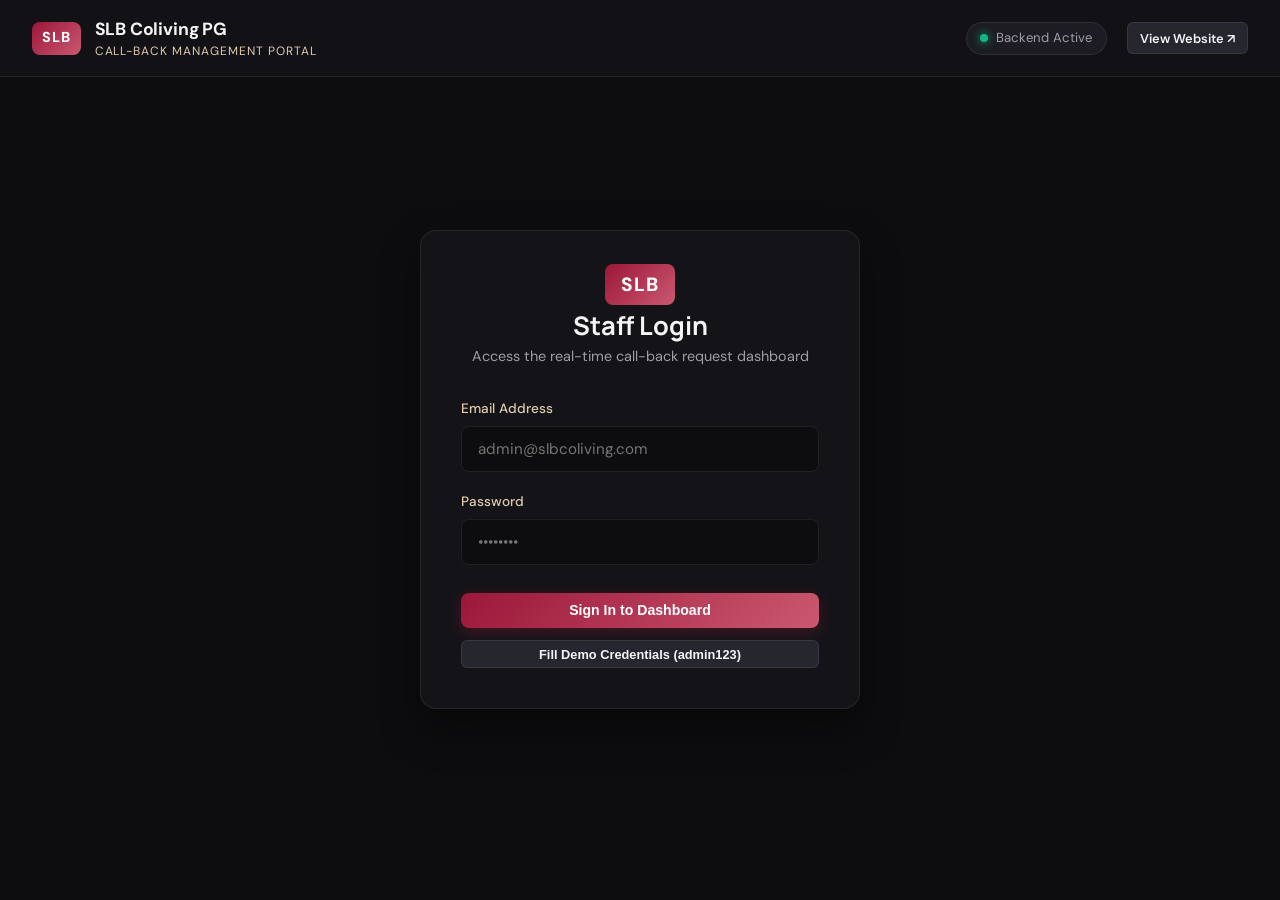
==== admin.html @ 1d913d71 "Add FastAPI backend, Prisma ORM with Supabase, JWT auth, call-back form, admin portal, and restore P" ====
<!doctype html>
<html lang="en">
  <head>
    <meta charset="utf-8" />
    <meta name="viewport" content="width=device-width, initial-scale=1" />
    <title>SLB Coliving PG — Admin Call-back Management</title>
    <link rel="preconnect" href="https://fonts.googleapis.com" />
    <link rel="preconnect" href="https://fonts.gstatic.com" crossorigin />
    <link
      href="https://fonts.googleapis.com/css2?family=DM+Sans:wght@400;500;600;700&family=Manrope:wght@400;500;600;700;800&display=swap"
      rel="stylesheet"
    />
    <style>
      :root {
        --bg-main: #0d0d0f;
        --bg-surface: #141418;
        --bg-card: #1c1c22;
        --bg-hover: #26262f;
        --primary: #9b1739;
        --primary-glow: #cb5870;
        --primary-dark: #640d23;
        --gold: #dfcbae;
        --gold-light: #fff5e8;
        --text-white: #f5f4f6;
        --text-muted: #9f9ea8;
        --border-subtle: rgba(255, 255, 255, 0.08);
        --border-active: rgba(203, 88, 112, 0.4);
        --status-pending: #f59e0b;
        --status-pending-bg: rgba(245, 158, 11, 0.12);
        --status-called: #3b82f6;
        --status-called-bg: rgba(59, 130, 246, 0.12);
        --status-visit: #8b5cf6;
        --status-visit-bg: rgba(139, 92, 246, 0.12);
        --status-booked: #10b981;
        --status-booked-bg: rgba(16, 185, 129, 0.12);
        --status-cancelled: #ef4444;
        --status-cancelled-bg: rgba(239, 68, 68, 0.12);
        --radius: 12px;
        --transition: all 0.2s cubic-bezier(0.16, 1, 0.3, 1);
      }

      * {
        box-sizing: border-box;
        margin: 0;
        padding: 0;
      }

      body {
        font-family: "DM Sans", -apple-system, BlinkMacSystemFont, sans-serif;
        background-color: var(--bg-main);
        color: var(--text-white);
        min-height: 100vh;
        display: flex;
        flex-direction: column;
        line-height: 1.5;
        overflow-x: hidden;
      }

      h1, h2, h3, h4, .brand-name {
        font-family: "Manrope", sans-serif;
      }

      /* Navbar */
      .navbar {
        background: rgba(20, 20, 24, 0.85);
        backdrop-filter: blur(16px);
        border-bottom: 1px solid var(--border-subtle);
        padding: 1rem 2rem;
        display: flex;
        align-items: center;
        justify-content: space-between;
        position: sticky;
        top: 0;
        z-index: 100;
      }

      .nav-brand {
        display: flex;
        align-items: center;
        gap: 0.85rem;
        text-decoration: none;
        color: inherit;
      }

      .brand-badge {
        background: linear-gradient(135deg, var(--primary), var(--primary-glow));
        color: #fff;
        font-weight: 800;
        font-size: 0.9rem;
        padding: 0.35rem 0.65rem;
        border-radius: 8px;
        letter-spacing: 0.05em;
      }

      .brand-title {
        font-size: 1.1rem;
        font-weight: 700;
        letter-spacing: -0.01em;
      }

      .brand-sub {
        font-size: 0.75rem;
        color: var(--gold);
        text-transform: uppercase;
        letter-spacing: 0.08em;
      }

      .nav-meta {
        display: flex;
        align-items: center;
        gap: 1.25rem;
      }

      .live-indicator {
        display: flex;
        align-items: center;
        gap: 0.5rem;
        font-size: 0.82rem;
        color: var(--text-muted);
        background: var(--bg-card);
        padding: 0.35rem 0.85rem;
        border-radius: 20px;
        border: 1px solid var(--border-subtle);
      }

      .live-dot {
        width: 8px;
        height: 8px;
        background: #10b981;
        border-radius: 50%;
        box-shadow: 0 0 10px #10b981;
        animation: pulse 2s infinite;
      }

      @keyframes pulse {
        0%, 100% { opacity: 1; transform: scale(1); }
        50% { opacity: 0.5; transform: scale(0.85); }
      }

      .btn {
        display: inline-flex;
        align-items: center;
        justify-content: center;
        gap: 0.5rem;
        padding: 0.6rem 1.25rem;
        border-radius: 8px;
        font-size: 0.88rem;
        font-weight: 600;
        text-decoration: none;
        cursor: pointer;
        transition: var(--transition);
        border: none;
      }

      .btn-primary {
        background: linear-gradient(135deg, var(--primary), var(--primary-glow));
        color: #fff;
        box-shadow: 0 4px 15px rgba(155, 23, 57, 0.35);
      }

      .btn-primary:hover {
        transform: translateY(-1px);
        box-shadow: 0 6px 20px rgba(155, 23, 57, 0.5);
      }

      .btn-secondary {
        background: var(--bg-hover);
        color: var(--text-white);
        border: 1px solid var(--border-subtle);
      }

      .btn-secondary:hover {
        background: #33333f;
      }

      .btn-sm {
        padding: 0.35rem 0.75rem;
        font-size: 0.8rem;
        border-radius: 6px;
      }

      /* Container */
      .container {
        max-width: 1300px;
        margin: 0 auto;
        padding: 2rem;
        width: 100%;
        flex: 1;
      }

      /* Login Screen */
      .login-wrapper {
        min-height: 80vh;
        display: flex;
        align-items: center;
        justify-content: center;
      }

      .login-card {
        background: var(--bg-surface);
        border: 1px solid var(--border-subtle);
        border-radius: 16px;
        padding: 2.5rem;
        width: 100%;
        max-width: 440px;
        box-shadow: 0 20px 40px rgba(0, 0, 0, 0.4);
      }

      .login-header {
        text-align: center;
        margin-bottom: 2rem;
      }

      .login-header h2 {
        font-size: 1.6rem;
        margin-top: 0.5rem;
      }

      .login-header p {
        color: var(--text-muted);
        font-size: 0.9rem;
      }

      .form-group {
        margin-bottom: 1.25rem;
      }

      .form-group label {
        display: block;
        font-size: 0.85rem;
        font-weight: 500;
        margin-bottom: 0.4rem;
        color: var(--gold);
      }

      .form-control {
        width: 100%;
        background: var(--bg-main);
        border: 1px solid var(--border-subtle);
        color: var(--text-white);
        padding: 0.75rem 1rem;
        border-radius: 8px;
        font-size: 0.95rem;
        font-family: inherit;
        transition: var(--transition);
      }

      .form-control:focus {
        outline: none;
        border-color: var(--primary-glow);
        box-shadow: 0 0 0 3px rgba(203, 88, 112, 0.2);
      }

      /* Metrics grid */
      .metrics-grid {
        display: grid;
        grid-template-columns: repeat(auto-fit, minmax(240px, 1fr));
        gap: 1.25rem;
        margin-bottom: 2rem;
      }

      .metric-card {
        background: var(--bg-surface);
        border: 1px solid var(--border-subtle);
        border-radius: var(--radius);
        padding: 1.4rem;
        position: relative;
        overflow: hidden;
      }

      .metric-card::before {
        content: "";
        position: absolute;
        top: 0;
        left: 0;
        width: 4px;
        height: 100%;
        background: var(--primary);
      }

      .metric-card.pending::before { background: var(--status-pending); }
      .metric-card.called::before { background: var(--status-called); }
      .metric-card.visits::before { background: var(--status-visit); }
      .metric-card.booked::before { background: var(--status-booked); }

      .metric-label {
        font-size: 0.82rem;
        color: var(--text-muted);
        text-transform: uppercase;
        letter-spacing: 0.05em;
        font-weight: 600;
      }

      .metric-value {
        font-size: 2.2rem;
        font-weight: 800;
        font-family: "Manrope", sans-serif;
        margin: 0.3rem 0;
      }

      .metric-sub {
        font-size: 0.8rem;
        color: var(--gold);
      }

      /* Filter & Controls bar */
      .controls-bar {
        background: var(--bg-surface);
        border: 1px solid var(--border-subtle);
        border-radius: var(--radius);
        padding: 1rem 1.25rem;
        display: flex;
        flex-wrap: wrap;
        align-items: center;
        justify-content: space-between;
        gap: 1rem;
        margin-bottom: 1.5rem;
      }

      .filter-tabs {
        display: flex;
        gap: 0.5rem;
        flex-wrap: wrap;
      }

      .tab-btn {
        background: transparent;
        border: 1px solid transparent;
        color: var(--text-muted);
        padding: 0.5rem 0.9rem;
        border-radius: 6px;
        font-size: 0.85rem;
        font-weight: 600;
        cursor: pointer;
        transition: var(--transition);
      }

      .tab-btn:hover {
        color: var(--text-white);
        background: var(--bg-card);
      }

      .tab-btn.active {
        color: #fff;
        background: var(--primary-dark);
        border-color: var(--border-active);
      }

      .search-box {
        position: relative;
        min-width: 260px;
      }

      .search-box input {
        width: 100%;
        padding: 0.55rem 1rem 0.55rem 2.2rem;
        background: var(--bg-main);
        border: 1px solid var(--border-subtle);
        color: #fff;
        border-radius: 8px;
        font-size: 0.88rem;
      }

      .search-icon {
        position: absolute;
        left: 0.75rem;
        top: 50%;
        transform: translateY(-50%);
        color: var(--text-muted);
        font-size: 0.9rem;
      }

      /* Leads table / list */
      .leads-container {
        display: flex;
        flex-direction: column;
        gap: 1rem;
      }

      .lead-card {
        background: var(--bg-surface);
        border: 1px solid var(--border-subtle);
        border-radius: var(--radius);
        padding: 1.5rem;
        display: grid;
        grid-template-columns: 1.5fr 1.2fr 1fr 1.2fr auto;
        align-items: center;
        gap: 1.5rem;
        transition: var(--transition);
      }

      .lead-card:hover {
        border-color: rgba(255, 255, 255, 0.18);
        box-shadow: 0 8px 24px rgba(0, 0, 0, 0.3);
      }

      .lead-user-info {
        display: flex;
        flex-direction: column;
        gap: 0.35rem;
      }

      .lead-name {
        font-size: 1.1rem;
        font-weight: 700;
        color: #fff;
      }

      .lead-phone {
        font-size: 0.95rem;
        color: var(--gold);
        font-weight: 600;
        display: flex;
        align-items: center;
        gap: 0.5rem;
      }

      .lead-details-info {
        display: flex;
        flex-direction: column;
        gap: 0.25rem;
        font-size: 0.88rem;
      }

      .lead-room {
        font-weight: 600;
        color: #fff;
      }

      .lead-date {
        color: var(--text-muted);
        font-size: 0.82rem;
      }

      .lead-time-badge {
        display: inline-flex;
        align-items: center;
        gap: 0.35rem;
        padding: 0.25rem 0.65rem;
        border-radius: 6px;
        font-size: 0.78rem;
        font-weight: 600;
        background: var(--bg-card);
        color: var(--gold-light);
        border: 1px solid var(--border-subtle);
      }

      .time-asap {
        background: rgba(203, 88, 112, 0.18);
        color: #ffb7c5;
        border-color: rgba(203, 88, 112, 0.4);
      }

      .status-select {
        background: var(--bg-main);
        color: #fff;
        border: 1px solid var(--border-subtle);
        padding: 0.5rem 0.75rem;
        border-radius: 8px;
        font-size: 0.85rem;
        font-weight: 600;
        cursor: pointer;
        width: 100%;
      }

      .status-select.PENDING_CALL { color: var(--status-pending); border-color: var(--status-pending); }
      .status-select.CALLED { color: var(--status-called); border-color: var(--status-called); }
      .status-select.VISIT_SCHEDULED { color: var(--status-visit); border-color: var(--status-visit); }
      .status-select.BOOKED { color: var(--status-booked); border-color: var(--status-booked); }
      .status-select.CANCELLED { color: var(--status-cancelled); border-color: var(--status-cancelled); }

      .lead-actions {
        display: flex;
        align-items: center;
        gap: 0.5rem;
      }

      .action-icon-btn {
        width: 36px;
        height: 36px;
        border-radius: 8px;
        display: inline-flex;
        align-items: center;
        justify-content: center;
        background: var(--bg-card);
        color: var(--text-white);
        border: 1px solid var(--border-subtle);
        cursor: pointer;
        text-decoration: none;
        transition: var(--transition);
      }

      .action-icon-btn:hover {
        background: var(--primary);
        color: #fff;
        transform: translateY(-2px);
      }

      .action-icon-btn.whatsapp:hover {
        background: #25d366;
      }

      .action-icon-btn.call:hover {
        background: #3b82f6;
      }

      .notes-row {
        grid-column: 1 / -1;
        background: var(--bg-card);
        padding: 0.75rem 1rem;
        border-radius: 8px;
        display: flex;
        align-items: center;
        gap: 1rem;
        margin-top: 0.5rem;
      }

      .notes-input {
        flex: 1;
        background: transparent;
        border: none;
        color: #ddd;
        font-size: 0.85rem;
        font-family: inherit;
      }

      .notes-input:focus {
        outline: none;
        color: #fff;
      }

      .lead-timestamp {
        font-size: 0.75rem;
        color: var(--text-muted);
        white-space: nowrap;
      }

      /* Empty State */
      .empty-state {
        text-align: center;
        padding: 4rem 2rem;
        background: var(--bg-surface);
        border: 1px dashed var(--border-subtle);
        border-radius: var(--radius);
      }

      .empty-state h3 {
        font-size: 1.3rem;
        margin-bottom: 0.5rem;
      }

      .empty-state p {
        color: var(--text-muted);
        font-size: 0.9rem;
        margin-bottom: 1.5rem;
      }

      /* Toast notification */
      .toast {
        position: fixed;
        bottom: 2rem;
        right: 2rem;
        background: var(--bg-card);
        color: #fff;
        padding: 0.9rem 1.4rem;
        border-radius: 10px;
        border: 1px solid var(--border-active);
        box-shadow: 0 10px 30px rgba(0, 0, 0, 0.5);
        font-size: 0.9rem;
        font-weight: 500;
        z-index: 999;
        transform: translateY(100px);
        opacity: 0;
        transition: var(--transition);
      }

      .toast.show {
        transform: translateY(0);
        opacity: 1;
      }

      @media (max-width: 992px) {
        .lead-card {
          grid-template-columns: 1fr;
          gap: 1rem;
        }
      }
    </style>
  </head>
  <body>
    <!-- Top Navigation -->
    <header class="navbar">
      <a href="/admin" class="nav-brand">
        <span class="brand-badge">SLB</span>
        <div>
          <div class="brand-title">SLB Coliving PG</div>
          <div class="brand-sub">Call-Back Management Portal</div>
        </div>
      </a>
      <div class="nav-meta">
        <div class="live-indicator">
          <span class="live-dot"></span>
          <span id="backend-status-text">Backend Active</span>
        </div>
        <div id="user-pill" style="display: none; align-items: center; gap: 0.75rem;">
          <span id="user-name" style="font-size: 0.88rem; font-weight: 600; color: var(--gold);">Admin</span>
          <button class="btn btn-secondary btn-sm" id="logout-btn">Log out</button>
        </div>
        <a href="/" target="_blank" class="btn btn-secondary btn-sm">View Website ↗</a>
      </div>
    </header>

    <!-- Main Container -->
    <main class="container">
      <!-- 1. LOGIN VIEW -->
      <section id="login-view" class="login-wrapper">
        <div class="login-card">
          <div class="login-header">
            <span class="brand-badge" style="font-size: 1.2rem; padding: 0.5rem 1rem;">SLB</span>
            <h2>Staff Login</h2>
            <p>Access the real-time call-back request dashboard</p>
          </div>
          <form id="login-form">
            <div class="form-group">
              <label for="login-email">Email Address</label>
              <input
                id="login-email"
                type="email"
                class="form-control"
                placeholder="admin@slbcoliving.com"
                required
              />
            </div>
            <div class="form-group">
              <label for="login-password">Password</label>
              <input
                id="login-password"
                type="password"
                class="form-control"
                placeholder="••••••••"
                required
              />
            </div>
            <button type="submit" class="btn btn-primary" style="width: 100%; margin-top: 0.5rem;">
              Sign In to Dashboard
            </button>
            <button
              type="button"
              id="fill-demo-btn"
              class="btn btn-secondary btn-sm"
              style="width: 100%; margin-top: 0.75rem;"
            >
              Fill Demo Credentials (admin123)
            </button>
          </form>
        </div>
      </section>

      <!-- 2. DASHBOARD VIEW (Protected) -->
      <section id="dashboard-view" style="display: none;">
        <!-- Metrics Summary Row -->
        <div class="metrics-grid">
          <div class="metric-card">
            <div class="metric-label">Total Leads</div>
            <div class="metric-value" id="stat-total">0</div>
            <div class="metric-sub">All time enquiries</div>
          </div>
          <div class="metric-card pending">
            <div class="metric-label">Pending Call-Backs</div>
            <div class="metric-value" id="stat-pending" style="color: var(--status-pending);">0</div>
            <div class="metric-sub">Need immediate callback ⚡</div>
          </div>
          <div class="metric-card called">
            <div class="metric-label">Called & In-Touch</div>
            <div class="metric-value" id="stat-called" style="color: var(--status-called);">0</div>
            <div class="metric-sub">Contact established</div>
          </div>
          <div class="metric-card visits">
            <div class="metric-label">Visits Scheduled</div>
            <div class="metric-value" id="stat-visits" style="color: var(--status-visit);">0</div>
            <div class="metric-sub">Coming to see the PG</div>
          </div>
        </div>

        <!-- Filter & Control Bar -->
        <div class="controls-bar">
          <div class="filter-tabs">
            <button class="tab-btn active" data-filter="ALL">All Leads</button>
            <button class="tab-btn" data-filter="PENDING_CALL">Pending Calls ⚡</button>
            <button class="tab-btn" data-filter="CALLED">Called</button>
            <button class="tab-btn" data-filter="VISIT_SCHEDULED">Visit Scheduled</button>
            <button class="tab-btn" data-filter="BOOKED">Booked</button>
          </div>
          <div style="display: flex; gap: 0.75rem; align-items: center;">
            <div class="search-box">
              <span class="search-icon">🔍</span>
              <input type="text" id="lead-search-input" placeholder="Search by name or phone..." />
            </div>
            <button class="btn btn-secondary btn-sm" id="refresh-btn">⟳ Refresh</button>
          </div>
        </div>

        <!-- Leads List -->
        <div class="leads-container" id="leads-list">
          <!-- Dynamically populated -->
        </div>

        <!-- Empty State -->
        <div class="empty-state" id="empty-state" style="display: none;">
          <h3>No call-back requests found</h3>
          <p>Enquiries submitted via the website booking form will appear here in real-time.</p>
        </div>
      </section>
    </main>

    <!-- Toast message container -->
    <div id="toast" class="toast">Action completed successfully</div>

    <script>
      // API Base URL (defaults to current origin, or http://localhost:8000)
      const API_BASE = window.location.origin.includes("http") ? window.location.origin : "http://localhost:8000";

      let currentToken = localStorage.getItem("slb_admin_token");
      let currentUser = JSON.parse(localStorage.getItem("slb_admin_user") || "null");
      let activeFilter = "ALL";
      let searchDebounce = null;

      // Toast notification helper
      function showToast(text, isError = false) {
        const toast = document.getElementById("toast");
        toast.textContent = text;
        toast.style.borderColor = isError ? "var(--status-cancelled)" : "var(--border-active)";
        toast.classList.add("show");
        setTimeout(() => toast.classList.remove("show"), 3500);
      }

      // Check backend health
      async function checkHealth() {
        try {
          const res = await fetch(`${API_BASE}/api/health`);
          if (res.ok) {
            const data = await res.json();
            const mode = data.databaseMode === "supabase_prisma" ? "Supabase (Prisma)" : "Local Dev DB";
            document.getElementById("backend-status-text").textContent = `FastAPI (${mode})`;
          }
        } catch (err) {
          document.getElementById("backend-status-text").textContent = "Backend Offline";
          document.getElementById("backend-status-text").previousElementSibling.style.background = "#ef4444";
        }
      }

      // Initialize UI based on auth state
      function initAuth() {
        if (currentToken && currentUser) {
          document.getElementById("login-view").style.display = "none";
          document.getElementById("dashboard-view").style.display = "block";
          document.getElementById("user-pill").style.display = "flex";
          document.getElementById("user-name").textContent = currentUser.name || currentUser.email;
          loadStats();
          loadLeads();
        } else {
          document.getElementById("login-view").style.display = "flex";
          document.getElementById("dashboard-view").style.display = "none";
          document.getElementById("user-pill").style.display = "none";
        }
      }

      // Fill demo credentials
      document.getElementById("fill-demo-btn").addEventListener("click", () => {
        document.getElementById("login-email").value = "admin@slbcoliving.com";
        document.getElementById("login-password").value = "admin123";
      });

      // Login form handler
      document.getElementById("login-form").addEventListener("submit", async (e) => {
        e.preventDefault();
        const email = document.getElementById("login-email").value.trim();
        const password = document.getElementById("login-password").value;

        try {
          const res = await fetch(`${API_BASE}/api/auth/login`, {
            method: "POST",
            headers: { "Content-Type": "application/json" },
            body: JSON.stringify({ email, password })
          });

          if (!res.ok) {
            const errorData = await res.json().catch(() => ({}));
            showToast(errorData.detail || "Invalid credentials", true);
            return;
          }

          const data = await res.json();
          currentToken = data.access_token;
          currentUser = data.user;
          localStorage.setItem("slb_admin_token", currentToken);
          localStorage.setItem("slb_admin_user", JSON.stringify(currentUser));
          showToast(`Welcome back, ${currentUser.name}!`);
          initAuth();
        } catch (err) {
          showToast("Failed to connect to backend server", true);
        }
      });

      // Logout handler
      document.getElementById("logout-btn").addEventListener("click", () => {
        currentToken = null;
        currentUser = null;
        localStorage.removeItem("slb_admin_token");
        localStorage.removeItem("slb_admin_user");
        initAuth();
        showToast("Signed out successfully");
      });

      // Load Statistics
      async function loadStats() {
        try {
          const res = await fetch(`${API_BASE}/api/stats`, {
            headers: { Authorization: `Bearer ${currentToken}` }
          });
          if (res.status === 401) return handleUnauthorized();
          if (res.ok) {
            const stats = await res.json();
            document.getElementById("stat-total").textContent = stats.total;
            document.getElementById("stat-pending").textContent = stats.pendingCalls;
            document.getElementById("stat-called").textContent = stats.called;
            document.getElementById("stat-visits").textContent = stats.visitsScheduled;
          }
        } catch (err) {
          console.error("Error loading stats", err);
        }
      }

      // Load Leads
      async function loadLeads() {
        try {
          const searchVal = document.getElementById("lead-search-input").value.trim();
          let url = `${API_BASE}/api/leads?limit=100`;
          if (activeFilter !== "ALL") url += `&status=${encodeURIComponent(activeFilter)}`;
          if (searchVal) url += `&search=${encodeURIComponent(searchVal)}`;

          const res = await fetch(url, {
            headers: { Authorization: `Bearer ${currentToken}` }
          });
          if (res.status === 401) return handleUnauthorized();
          if (!res.ok) return;

          const leads = await res.json();
          renderLeads(leads);
        } catch (err) {
          console.error("Error loading leads", err);
        }
      }

      function handleUnauthorized() {
        currentToken = null;
        currentUser = null;
        localStorage.removeItem("slb_admin_token");
        localStorage.removeItem("slb_admin_user");
        initAuth();
        showToast("Session expired. Please log in again.", true);
      }

      // Render Leads list
      function renderLeads(leads) {
        const container = document.getElementById("leads-list");
        const emptyState = document.getElementById("empty-state");
        container.innerHTML = "";

        if (!leads || leads.length === 0) {
          emptyState.style.display = "block";
          return;
        }
        emptyState.style.display = "none";

        leads.forEach((lead) => {
          const card = document.createElement("div");
          card.className = "lead-card";
          card.id = `lead-${lead.id}`;

          const isAsap = lead.preferredCallTime?.includes("ASAP");
          const timeBadgeClass = isAsap ? "lead-time-badge time-asap" : "lead-time-badge";
          const formattedDate = lead.createdAt ? new Date(lead.createdAt).toLocaleString("en-IN", { dateStyle: "medium", timeStyle: "short" }) : "Recently";
          const cleanPhone = lead.phone.replace(/[^0-9]/g, "");

          card.innerHTML = `
            <div class="lead-user-info">
              <span class="lead-name">${escapeHtml(lead.fullName)}</span>
              <span class="lead-phone">
                ☎ ${escapeHtml(lead.phone)}
              </span>
              <div style="margin-top: 0.2rem;">
                <span class="${timeBadgeClass}">
                  ${isAsap ? "⚡" : "⏰"} Call: ${escapeHtml(lead.preferredCallTime || "ASAP")}
                </span>
              </div>
            </div>

            <div class="lead-details-info">
              <span class="lead-room">🛏 ${escapeHtml(lead.roomType)}</span>
              <span class="lead-date">Move-in: ${escapeHtml(lead.moveInDate)}</span>
              ${lead.requirements ? `<span style="color: var(--text-muted); font-size: 0.8rem;">"${escapeHtml(lead.requirements)}"</span>` : ""}
            </div>

            <div>
              <select class="status-select ${lead.status}" data-lead-id="${lead.id}">
                <option value="PENDING_CALL" ${lead.status === "PENDING_CALL" ? "selected" : ""}>Pending Call ⚡</option>
                <option value="CALLED" ${lead.status === "CALLED" ? "selected" : ""}>Called</option>
                <option value="VISIT_SCHEDULED" ${lead.status === "VISIT_SCHEDULED" ? "selected" : ""}>Visit Scheduled</option>
                <option value="BOOKED" ${lead.status === "BOOKED" ? "selected" : ""}>Booked 🎉</option>
                <option value="CANCELLED" ${lead.status === "CANCELLED" ? "selected" : ""}>Cancelled</option>
              </select>
            </div>

            <div class="lead-timestamp">
              ${formattedDate}
            </div>

            <div class="lead-actions">
              <a href="tel:${cleanPhone}" class="action-icon-btn call" title="Direct Phone Call">☎</a>
              <a href="https://wa.me/${cleanPhone}?text=Hello%20${encodeURIComponent(lead.fullName)}%2C%20thank%20you%20for%20enquiring%20about%20SLB%20Coliving%20PG." target="_blank" rel="noopener" class="action-icon-btn whatsapp" title="Chat on WhatsApp">💬</a>
              <button class="action-icon-btn delete-btn" data-lead-id="${lead.id}" title="Remove lead" style="color: #ef4444;">✕</button>
            </div>

            <div class="notes-row">
              <span style="font-size: 0.8rem; color: var(--gold); font-weight: 600;">Staff Note:</span>
              <input type="text" class="notes-input" placeholder="Type internal follow-up note and press Enter..." value="${escapeHtml(lead.adminNotes || '')}" data-lead-id="${lead.id}" />
            </div>
          `;

          container.appendChild(card);
        });

        // Attach event listeners for status updates
        container.querySelectorAll(".status-select").forEach((select) => {
          select.addEventListener("change", async (e) => {
            const leadId = e.target.dataset.leadId;
            const newStatus = e.target.value;
            e.target.className = `status-select ${newStatus}`;
            await updateLead(leadId, { status: newStatus });
            loadStats();
          });
        });

        // Attach event listeners for notes updates
        container.querySelectorAll(".notes-input").forEach((input) => {
          input.addEventListener("change", async (e) => {
            const leadId = e.target.dataset.leadId;
            const notes = e.target.value.trim();
            await updateLead(leadId, { adminNotes: notes });
          });
        });

        // Attach delete listeners
        container.querySelectorAll(".delete-btn").forEach((btn) => {
          btn.addEventListener("click", async (e) => {
            const leadId = e.target.dataset.leadId;
            if (confirm("Are you sure you want to delete this enquiry?")) {
              await deleteLead(leadId);
            }
          });
        });
      }

      async function updateLead(id, data) {
        try {
          const res = await fetch(`${API_BASE}/api/leads/${id}`, {
            method: "PATCH",
            headers: {
              "Content-Type": "application/json",
              Authorization: `Bearer ${currentToken}`
            },
            body: JSON.stringify(data)
          });
          if (res.ok) {
            showToast("Lead updated");
          } else {
            showToast("Failed to update lead", true);
          }
        } catch (err) {
          showToast("Network error updating lead", true);
        }
      }

      async function deleteLead(id) {
        try {
          const res = await fetch(`${API_BASE}/api/leads/${id}`, {
            method: "DELETE",
            headers: { Authorization: `Bearer ${currentToken}` }
          });
          if (res.ok) {
            showToast("Lead removed");
            loadStats();
            loadLeads();
          }
        } catch (err) {
          showToast("Error deleting lead", true);
        }
      }

      function escapeHtml(str) {
        if (!str) return "";
        return String(str)
          .replace(/&/g, "&amp;")
          .replace(/</g, "&lt;")
          .replace(/>/g, "&gt;")
          .replace(/"/g, "&quot;")
          .replace(/'/g, "&#039;");
      }

      // Filter tabs event listeners
      document.querySelectorAll(".tab-btn").forEach((btn) => {
        btn.addEventListener("click", () => {
          document.querySelectorAll(".tab-btn").forEach((b) => b.classList.remove("active"));
          btn.classList.add("active");
          activeFilter = btn.dataset.filter;
          loadLeads();
        });
      });

      // Search input handler
      document.getElementById("lead-search-input").addEventListener("input", () => {
        clearTimeout(searchDebounce);
        searchDebounce = setTimeout(() => loadLeads(), 300);
      });

      // Refresh button
      document.getElementById("refresh-btn").addEventListener("click", () => {
        loadStats();
        loadLeads();
        showToast("Refreshed leads data");
      });

      // Initialize on load
      window.addEventListener("DOMContentLoaded", () => {
        checkHealth();
        initAuth();
      });
    </script>
  </body>
</html>
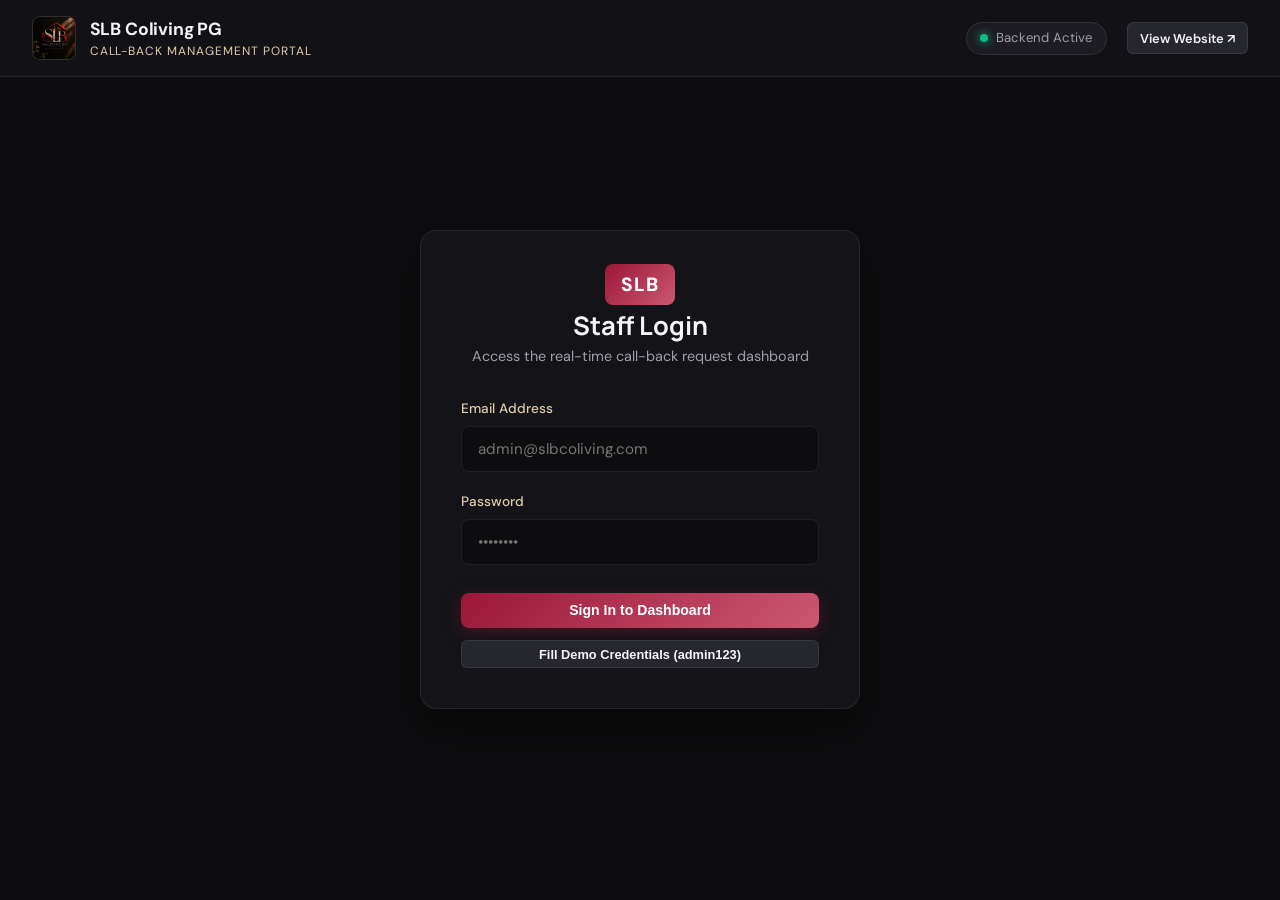
==== commit ddc2b8ed: "Add official SLB Coliving PG logo to website header and admin portal" ====
--- a/admin.html
+++ b/admin.html
@@ -591,7 +591,11 @@
     <!-- Top Navigation -->
     <header class="navbar">
       <a href="/admin" class="nav-brand">
-        <span class="brand-badge">SLB</span>
+        <img
+          src="assets/images/slb-logo.png"
+          alt="SLB Coliving PG"
+          style="width: 44px; height: 44px; object-fit: contain; border-radius: 8px; border: 1px solid rgba(255,255,255,0.12);"
+        />
         <div>
           <div class="brand-title">SLB Coliving PG</div>
           <div class="brand-sub">Call-Back Management Portal</div>
